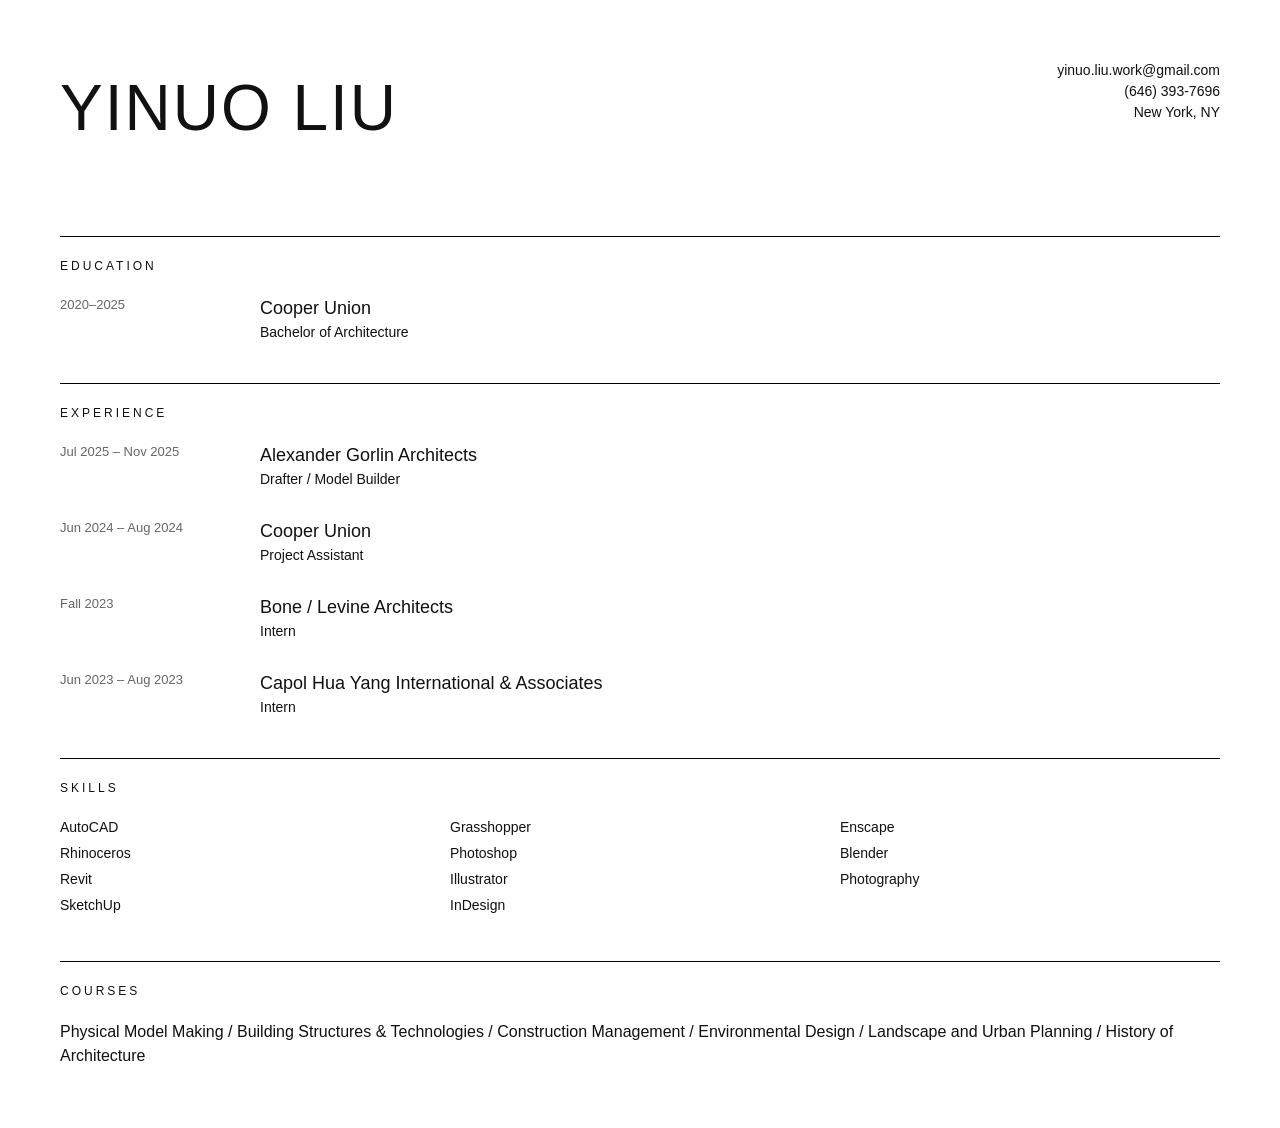
==== Portfolio/index.html @ e89264e0 "1" ====
<!DOCTYPE html>
<html lang="en">

<head>
<meta charset="UTF-8">
<meta name="viewport" content="width=device-width, initial-scale=1.0">

<title>Yinuo Liu</title>

<style>

*{
    margin:0;
    padding:0;
    box-sizing:border-box;
}

body{
    font-family: Helvetica, Arial, sans-serif;
    color:#111;
    background:white;
    padding:60px;
    line-height:1.5;
}

.container{
    max-width:1200px;
    margin:auto;
}

.header{
    display:flex;
    justify-content:space-between;
    align-items:flex-start;
    margin-bottom:80px;
}

.name{
    font-size:64px;
    font-weight:300;
    letter-spacing:2px;
}

.contact{
    text-align:right;
    font-size:14px;
}

.section{
    border-top:1px solid #000;
    padding-top:20px;
    margin-top:40px;
}

.section-title{
    font-size:12px;
    letter-spacing:3px;
    margin-bottom:20px;
}

.entry{
    display:grid;
    grid-template-columns:200px 1fr;
    margin-bottom:28px;
}

.date{
    font-size:13px;
    color:#666;
}

.content h3{
    font-size:18px;
    font-weight:500;
}

.content p{
    font-size:14px;
}

.skills{
    display:grid;
    grid-template-columns:repeat(3,1fr);
    gap:10px;
    font-size:14px;
}

ul{
    list-style:none;
}

li{
    margin-bottom:5px;
}

</style>
</head>

<body>

<div class="container">

<div class="header">

<div>
    <h1 class="name">YINUO LIU</h1>
</div>

<div class="contact">
    yinuo.liu.work@gmail.com<br>
    (646) 393-7696<br>
    New York, NY
</div>

</div>

<div class="section">

<div class="section-title">EDUCATION</div>

<div class="entry">
    <div class="date">2020–2025</div>

    <div class="content">
        <h3>Cooper Union</h3>
        <p>Bachelor of Architecture</p>
    </div>
</div>

</div>

<div class="section">

<div class="section-title">EXPERIENCE</div>

<div class="entry">
    <div class="date">
        Jul 2025 – Nov 2025
    </div>

    <div class="content">
        <h3>Alexander Gorlin Architects</h3>
        <p>Drafter / Model Builder</p>
    </div>
</div>

<div class="entry">
    <div class="date">
        Jun 2024 – Aug 2024
    </div>

    <div class="content">
        <h3>Cooper Union</h3>
        <p>Project Assistant</p>
    </div>
</div>

<div class="entry">
    <div class="date">
        Fall 2023
    </div>

    <div class="content">
        <h3>Bone / Levine Architects</h3>
        <p>Intern</p>
    </div>
</div>

<div class="entry">
    <div class="date">
        Jun 2023 – Aug 2023
    </div>

    <div class="content">
        <h3>Capol Hua Yang International & Associates</h3>
        <p>Intern</p>
    </div>
</div>

</div>

<div class="section">

<div class="section-title">SKILLS</div>

<div class="skills">

<div>
<ul>
<li>AutoCAD</li>
<li>Rhinoceros</li>
<li>Revit</li>
<li>SketchUp</li>
</ul>
</div>

<div>
<ul>
<li>Grasshopper</li>
<li>Photoshop</li>
<li>Illustrator</li>
<li>InDesign</li>
</ul>
</div>

<div>
<ul>
<li>Enscape</li>
<li>Blender</li>
<li>Photography</li>
</ul>
</div>

</div>

</div>

<div class="section">

<div class="section-title">COURSES</div>

<p>
Physical Model Making /
Building Structures & Technologies /
Construction Management /
Environmental Design /
Landscape and Urban Planning /
History of Architecture
</p>

</div>

</div>

</body>
</html>
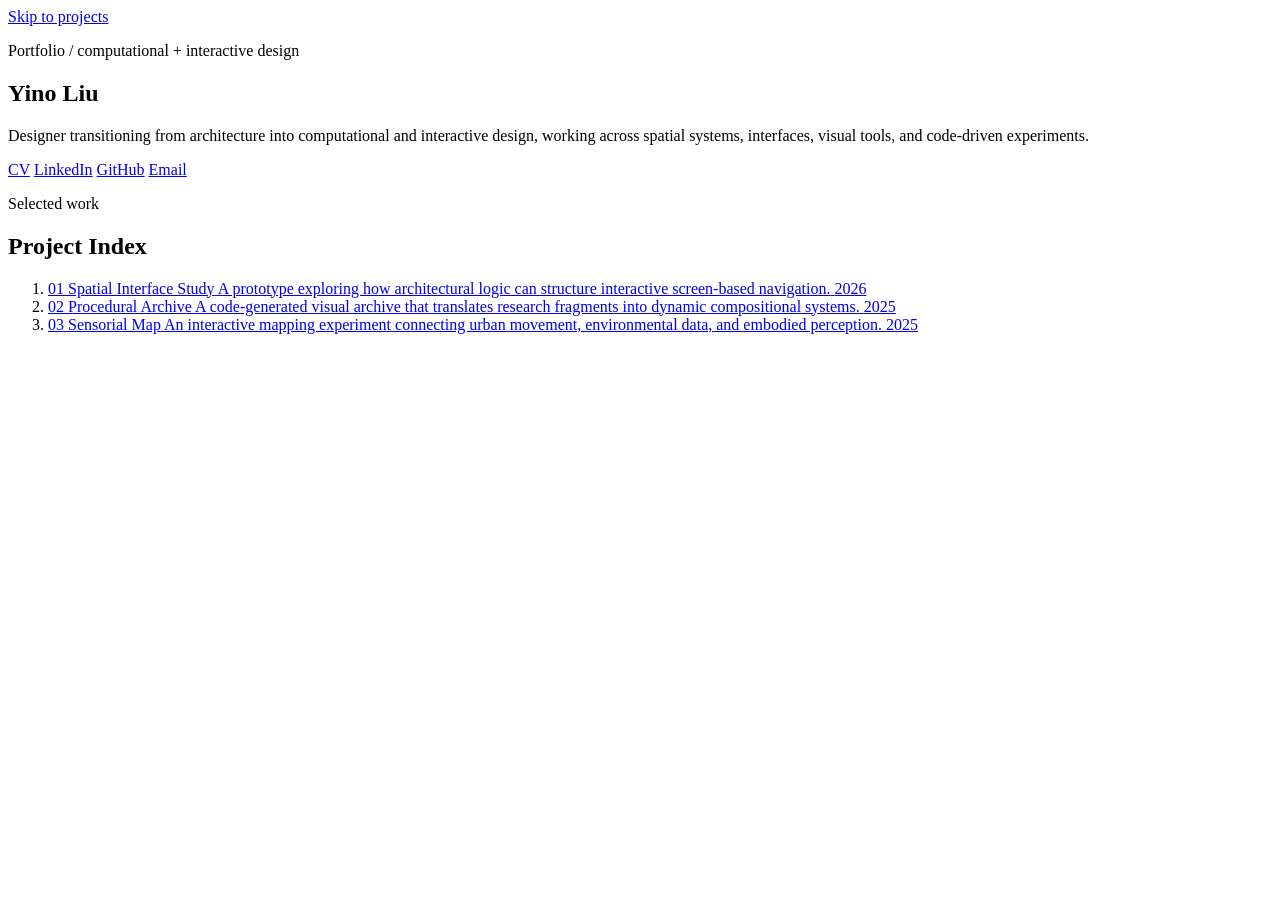
==== commit 1addae0e: "updatecss" ====
--- a/Portfolio/index.html
+++ b/Portfolio/index.html
@@ -1,236 +1,96 @@
 <!DOCTYPE html>
 <html lang="en">
+<head>
+  <meta charset="UTF-8" />
+  <meta name="viewport" content="width=device-width, initial-scale=1.0" />
+  <meta
+    name="description"
+    content="Portfolio website for Yino Liu, a designer moving from architecture into computational and interactive design."
+  />
+  <title>Yino Liu | Computational + Interactive Design</title>
+  <link rel="preconnect" href="https://fonts.googleapis.com" />
+  <link rel="preconnect" href="https://fonts.gstatic.com" crossorigin />
+  <link
+    href="https://fonts.googleapis.com/css2?family=Space+Mono:wght@400;700&display=swap"
+    rel="stylesheet"
+  />
+  <link rel="stylesheet" href="styles.css" />
+</head>
+<body>
+  <a class="skip-link" href="#project-index">Skip to projects</a>
 
-<head>
-<meta charset="UTF-8">
-<meta name="viewport" content="width=device-width, initial-scale=1.0">
+  <main>
+    <section class="intro section-reveal" aria-labelledby="intro-title">
+      <div class="intro__content">
+        <p class="eyebrow">Portfolio / computational + interactive design</p>
+        <h1 id="intro-title">Yino Liu</h1>
+        <p class="bio">
+          Designer transitioning from architecture into computational and interactive design, working across spatial systems, interfaces, visual tools, and code-driven experiments.
+        </p>
+      </div>
 
-<title>Yinuo Liu</title>
+      <nav class="social-links" aria-label="Professional links">
+        <!-- Replace the href values below with your real links. -->
+        <a href="cv.pdf" aria-label="Open Yino Liu CV">CV</a>
+        <a href="https://www.linkedin.com/" target="_blank" rel="noreferrer">LinkedIn</a>
+        <a href="https://github.com/" target="_blank" rel="noreferrer">GitHub</a>
+        <a href="mailto:hello@example.com">Email</a>
+      </nav>
+    </section>
 
-<style>
+    <section class="project-index section-reveal" id="project-index" aria-labelledby="project-index-title">
+      <div class="section-heading">
+        <p class="eyebrow">Selected work</p>
+        <h2 id="project-index-title">Project Index</h2>
+      </div>
 
-*{
-    margin:0;
-    padding:0;
-    box-sizing:border-box;
-}
+      <ol class="projects" aria-label="Selected projects">
+        <!--
+          Each project row is a clickable link.
+          To add your real project later, edit:
+          1. href="project-name.html" for the page link
+          2. The number, title, description, and year
+          3. The thumbnail image path in CSS or replace the gradient block with an <img>
+        -->
+        <li class="project-item section-reveal">
+          <a class="project-card" href="projects/spatial-interface-study.html">
+            <span class="project-card__number">01</span>
+            <span class="project-card__thumbnail thumbnail-one" aria-hidden="true"></span>
+            <span class="project-card__text">
+              <span class="project-card__title">Spatial Interface Study</span>
+              <span class="project-card__description">A prototype exploring how architectural logic can structure interactive screen-based navigation.</span>
+            </span>
+            <span class="project-card__year">2026</span>
+          </a>
+        </li>
 
-body{
-    font-family: Helvetica, Arial, sans-serif;
-    color:#111;
-    background:white;
-    padding:60px;
-    line-height:1.5;
-}
+        <li class="project-item section-reveal">
+          <a class="project-card" href="projects/procedural-archive.html">
+            <span class="project-card__number">02</span>
+            <span class="project-card__thumbnail thumbnail-two" aria-hidden="true"></span>
+            <span class="project-card__text">
+              <span class="project-card__title">Procedural Archive</span>
+              <span class="project-card__description">A code-generated visual archive that translates research fragments into dynamic compositional systems.</span>
+            </span>
+            <span class="project-card__year">2025</span>
+          </a>
+        </li>
 
-.container{
-    max-width:1200px;
-    margin:auto;
-}
+        <li class="project-item section-reveal">
+          <a class="project-card" href="projects/sensorial-map.html">
+            <span class="project-card__number">03</span>
+            <span class="project-card__thumbnail thumbnail-three" aria-hidden="true"></span>
+            <span class="project-card__text">
+              <span class="project-card__title">Sensorial Map</span>
+              <span class="project-card__description">An interactive mapping experiment connecting urban movement, environmental data, and embodied perception.</span>
+            </span>
+            <span class="project-card__year">2025</span>
+          </a>
+        </li>
+      </ol>
+    </section>
+  </main>
 
-.header{
-    display:flex;
-    justify-content:space-between;
-    align-items:flex-start;
-    margin-bottom:80px;
-}
-
-.name{
-    font-size:64px;
-    font-weight:300;
-    letter-spacing:2px;
-}
-
-.contact{
-    text-align:right;
-    font-size:14px;
-}
-
-.section{
-    border-top:1px solid #000;
-    padding-top:20px;
-    margin-top:40px;
-}
-
-.section-title{
-    font-size:12px;
-    letter-spacing:3px;
-    margin-bottom:20px;
-}
-
-.entry{
-    display:grid;
-    grid-template-columns:200px 1fr;
-    margin-bottom:28px;
-}
-
-.date{
-    font-size:13px;
-    color:#666;
-}
-
-.content h3{
-    font-size:18px;
-    font-weight:500;
-}
-
-.content p{
-    font-size:14px;
-}
-
-.skills{
-    display:grid;
-    grid-template-columns:repeat(3,1fr);
-    gap:10px;
-    font-size:14px;
-}
-
-ul{
-    list-style:none;
-}
-
-li{
-    margin-bottom:5px;
-}
-
-</style>
-</head>
-
-<body>
-
-<div class="container">
-
-<div class="header">
-
-<div>
-    <h1 class="name">YINUO LIU</h1>
-</div>
-
-<div class="contact">
-    yinuo.liu.work@gmail.com<br>
-    (646) 393-7696<br>
-    New York, NY
-</div>
-
-</div>
-
-<div class="section">
-
-<div class="section-title">EDUCATION</div>
-
-<div class="entry">
-    <div class="date">2020–2025</div>
-
-    <div class="content">
-        <h3>Cooper Union</h3>
-        <p>Bachelor of Architecture</p>
-    </div>
-</div>
-
-</div>
-
-<div class="section">
-
-<div class="section-title">EXPERIENCE</div>
-
-<div class="entry">
-    <div class="date">
-        Jul 2025 – Nov 2025
-    </div>
-
-    <div class="content">
-        <h3>Alexander Gorlin Architects</h3>
-        <p>Drafter / Model Builder</p>
-    </div>
-</div>
-
-<div class="entry">
-    <div class="date">
-        Jun 2024 – Aug 2024
-    </div>
-
-    <div class="content">
-        <h3>Cooper Union</h3>
-        <p>Project Assistant</p>
-    </div>
-</div>
-
-<div class="entry">
-    <div class="date">
-        Fall 2023
-    </div>
-
-    <div class="content">
-        <h3>Bone / Levine Architects</h3>
-        <p>Intern</p>
-    </div>
-</div>
-
-<div class="entry">
-    <div class="date">
-        Jun 2023 – Aug 2023
-    </div>
-
-    <div class="content">
-        <h3>Capol Hua Yang International & Associates</h3>
-        <p>Intern</p>
-    </div>
-</div>
-
-</div>
-
-<div class="section">
-
-<div class="section-title">SKILLS</div>
-
-<div class="skills">
-
-<div>
-<ul>
-<li>AutoCAD</li>
-<li>Rhinoceros</li>
-<li>Revit</li>
-<li>SketchUp</li>
-</ul>
-</div>
-
-<div>
-<ul>
-<li>Grasshopper</li>
-<li>Photoshop</li>
-<li>Illustrator</li>
-<li>InDesign</li>
-</ul>
-</div>
-
-<div>
-<ul>
-<li>Enscape</li>
-<li>Blender</li>
-<li>Photography</li>
-</ul>
-</div>
-
-</div>
-
-</div>
-
-<div class="section">
-
-<div class="section-title">COURSES</div>
-
-<p>
-Physical Model Making /
-Building Structures & Technologies /
-Construction Management /
-Environmental Design /
-Landscape and Urban Planning /
-History of Architecture
-</p>
-
-</div>
-
-</div>
-
+  <script src="script.js"></script>
 </body>
-</html>+</html>
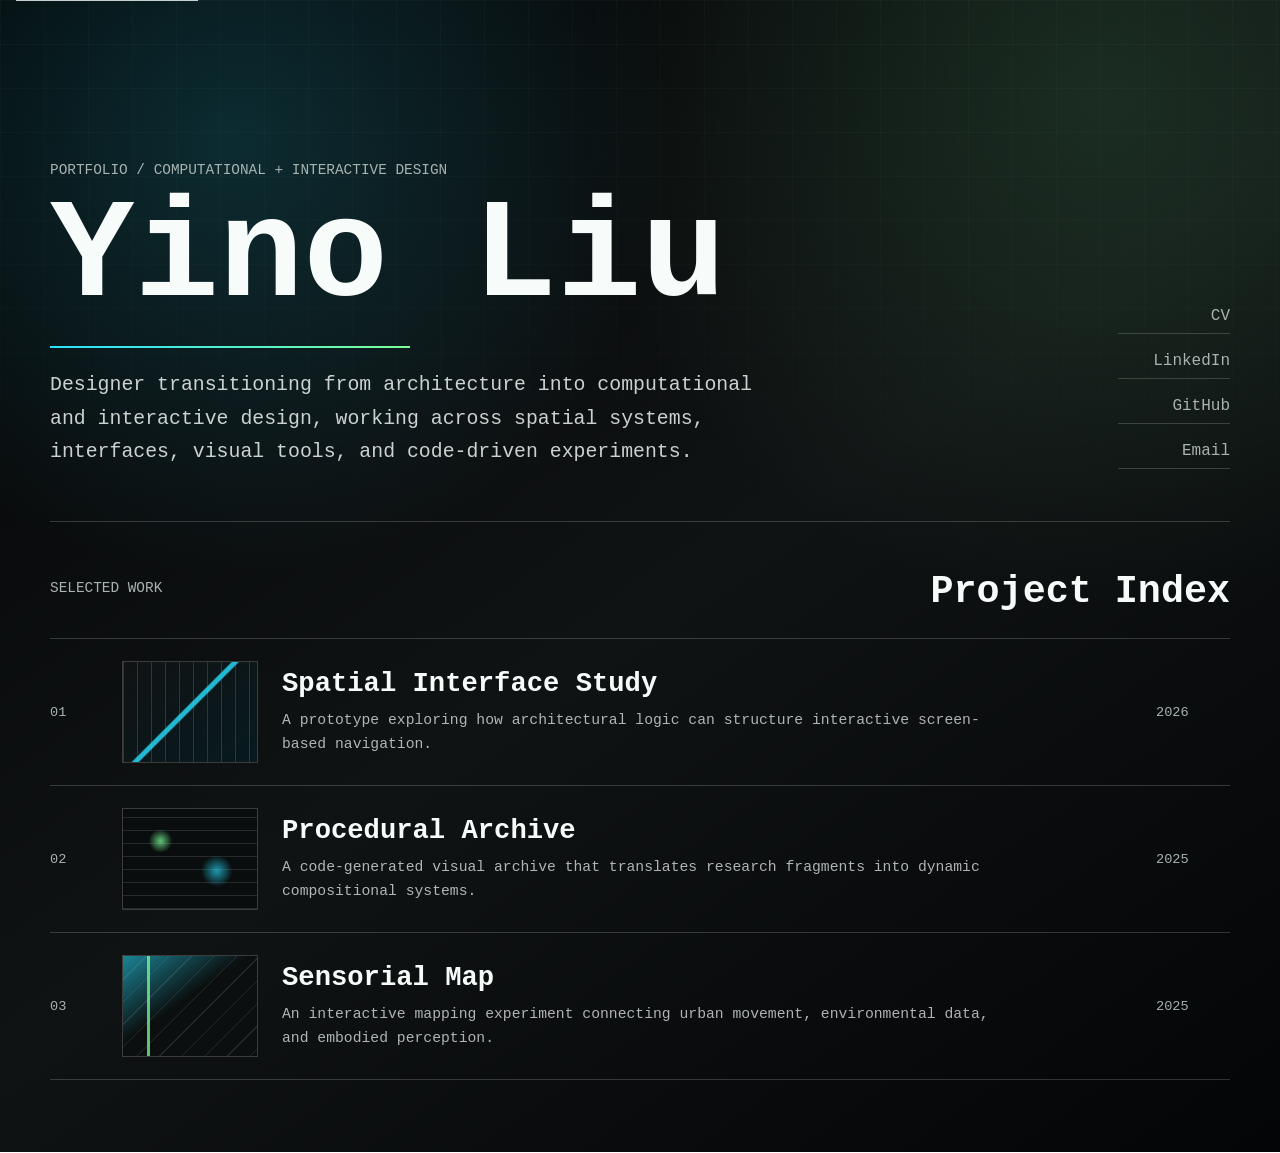
==== commit ea3c3ca5: "Update index.html" ====
--- a/Portfolio/index.html
+++ b/Portfolio/index.html
@@ -1,4 +1,4 @@
-<!DOCTYPE html>
+﻿<!DOCTYPE html>
 <html lang="en">
 <head>
   <meta charset="UTF-8" />
@@ -14,7 +14,7 @@
     href="https://fonts.googleapis.com/css2?family=Space+Mono:wght@400;700&display=swap"
     rel="stylesheet"
   />
-  <link rel="stylesheet" href="styles.css" />
+<link rel="stylesheet" href="style/style.css" />
 </head>
 <body>
   <a class="skip-link" href="#project-index">Skip to projects</a>
@@ -91,6 +91,7 @@
     </section>
   </main>
 
-  <script src="script.js"></script>
+  <script src="js/main.js"></script>
 </body>
 </html>
+
--- a/Portfolio/style/style.css
+++ b/Portfolio/style/style.css
@@ -0,0 +1,370 @@
+:root {
+  --black: #030506;
+  --white: #f7fbfa;
+  --muted: #a8b3b0;
+  --line: rgba(247, 251, 250, 0.18);
+  --line-strong: rgba(247, 251, 250, 0.34);
+  --cyan: #28e1ff;
+  --green: #7dff9b;
+  --max-width: 1180px;
+}
+
+* {
+  box-sizing: border-box;
+}
+
+html {
+  scroll-behavior: smooth;
+}
+
+body {
+  min-height: 100vh;
+  margin: 0;
+  color: var(--white);
+  font-family: "Space Mono", monospace;
+  background:
+    radial-gradient(circle at 18% 12%, rgba(40, 225, 255, 0.16), transparent 30%),
+    radial-gradient(circle at 86% 8%, rgba(125, 255, 155, 0.12), transparent 34%),
+    linear-gradient(145deg, #030506 0%, #101314 52%, #030506 100%);
+}
+
+body::before {
+  content: "";
+  position: fixed;
+  inset: 0;
+  pointer-events: none;
+  background-image: linear-gradient(rgba(247, 251, 250, 0.04) 1px, transparent 1px),
+    linear-gradient(90deg, rgba(247, 251, 250, 0.04) 1px, transparent 1px);
+  background-size: 44px 44px;
+  mask-image: linear-gradient(to bottom, rgba(0, 0, 0, 0.7), transparent 72%);
+}
+
+a {
+  color: inherit;
+}
+
+main {
+  width: min(var(--max-width), calc(100% - 32px));
+  margin: 0 auto;
+}
+
+.skip-link {
+  position: fixed;
+  top: 16px;
+  left: 16px;
+  z-index: 10;
+  padding: 10px 14px;
+  color: var(--black);
+  background: var(--white);
+  transform: translateY(-140%);
+  transition: transform 180ms ease;
+}
+
+.skip-link:focus {
+  transform: translateY(0);
+}
+
+.intro {
+  min-height: 58vh;
+  display: grid;
+  grid-template-columns: minmax(0, 1fr) auto;
+  gap: 32px;
+  align-items: end;
+  padding: 72px 0 52px;
+  border-bottom: 1px solid var(--line);
+}
+
+.eyebrow {
+  margin: 0 0 18px;
+  color: var(--muted);
+  font-size: clamp(0.72rem, 1.4vw, 0.9rem);
+  text-transform: uppercase;
+}
+
+h1,
+h2,
+p {
+  margin-top: 0;
+}
+
+h1 {
+  max-width: 760px;
+  margin-bottom: 20px;
+  font-size: clamp(3.25rem, 11vw, 9.2rem);
+  line-height: 0.88;
+  font-weight: 700;
+}
+
+h1::after {
+  content: "";
+  display: block;
+  width: min(360px, 58vw);
+  height: 2px;
+  margin-top: 26px;
+  background: linear-gradient(90deg, var(--cyan), var(--green));
+}
+
+.bio {
+  max-width: 740px;
+  margin-bottom: 0;
+  color: rgba(247, 251, 250, 0.82);
+  font-size: clamp(1rem, 2vw, 1.24rem);
+  line-height: 1.7;
+}
+
+.social-links {
+  display: flex;
+  flex-direction: column;
+  align-items: flex-end;
+  gap: 10px;
+}
+
+.social-links a {
+  min-width: 112px;
+  padding: 8px 0;
+  color: var(--muted);
+  text-align: right;
+  text-decoration: none;
+  border-bottom: 1px solid var(--line);
+  transition: color 180ms ease, border-color 180ms ease, transform 180ms ease;
+}
+
+.social-links a:hover,
+.social-links a:focus-visible {
+  color: var(--white);
+  border-color: var(--green);
+  transform: translateX(-6px);
+  outline: none;
+}
+
+.project-index {
+  padding: 48px 0 72px;
+}
+
+.section-heading {
+  display: flex;
+  justify-content: space-between;
+  gap: 20px;
+  align-items: end;
+  margin-bottom: 24px;
+}
+
+h2 {
+  margin-bottom: 0;
+  font-size: clamp(1.35rem, 3vw, 2.4rem);
+}
+
+.projects {
+  display: grid;
+  gap: 0;
+  margin: 0;
+  padding: 0;
+  list-style: none;
+  counter-reset: projects;
+  border-top: 1px solid var(--line);
+}
+
+.project-card {
+  display: grid;
+  grid-template-columns: 48px 136px minmax(0, 1fr) 74px;
+  gap: 24px;
+  align-items: center;
+  min-height: 142px;
+  padding: 22px 0;
+  text-decoration: none;
+  border-bottom: 1px solid var(--line);
+  transition: border-color 180ms ease, background 180ms ease, transform 180ms ease;
+}
+
+.project-card:hover,
+.project-card:focus-visible {
+  background: linear-gradient(90deg, rgba(40, 225, 255, 0.08), rgba(125, 255, 155, 0.03));
+  border-color: var(--line-strong);
+  outline: none;
+  transform: translateX(8px);
+}
+
+.project-card:focus-visible {
+  box-shadow: 0 0 0 2px var(--cyan);
+}
+
+.project-card__number,
+.project-card__year {
+  color: var(--muted);
+  font-size: 0.85rem;
+}
+
+.project-card__thumbnail {
+  width: 136px;
+  aspect-ratio: 4 / 3;
+  display: block;
+  border: 1px solid var(--line);
+  background-color: #111;
+  overflow: hidden;
+  position: relative;
+}
+
+.project-card__thumbnail::before,
+.project-card__thumbnail::after {
+  content: "";
+  position: absolute;
+  inset: 0;
+}
+
+.thumbnail-one::before {
+  background:
+    linear-gradient(135deg, transparent 0 46%, rgba(40, 225, 255, 0.8) 47% 49%, transparent 50%),
+    repeating-linear-gradient(90deg, rgba(247, 251, 250, 0.14) 0 1px, transparent 1px 14px),
+    linear-gradient(145deg, #101314, #071a1f);
+}
+
+.thumbnail-two::before {
+  background:
+    radial-gradient(circle at 28% 32%, rgba(125, 255, 155, 0.75), transparent 10%),
+    radial-gradient(circle at 70% 62%, rgba(40, 225, 255, 0.65), transparent 14%),
+    repeating-linear-gradient(0deg, rgba(247, 251, 250, 0.12) 0 1px, transparent 1px 13px),
+    #090d0e;
+}
+
+.thumbnail-three::before {
+  background:
+    linear-gradient(90deg, transparent 18%, rgba(125, 255, 155, 0.74) 18% 20%, transparent 20%),
+    linear-gradient(145deg, rgba(40, 225, 255, 0.56), transparent 45%),
+    repeating-linear-gradient(135deg, rgba(247, 251, 250, 0.11) 0 1px, transparent 1px 16px),
+    #0b0f0f;
+}
+
+.project-card__title {
+  display: block;
+  margin-bottom: 10px;
+  font-size: clamp(1.1rem, 2.4vw, 1.7rem);
+  font-weight: 700;
+}
+
+.project-card__description {
+  display: block;
+  max-width: 720px;
+  color: rgba(247, 251, 250, 0.7);
+  font-size: 0.92rem;
+  line-height: 1.6;
+}
+
+.section-reveal {
+  opacity: 0;
+  transform: translateY(18px);
+  transition: opacity 700ms ease, transform 700ms ease;
+}
+
+.section-reveal.is-visible {
+  opacity: 1;
+  transform: translateY(0);
+}
+
+.project-page {
+  min-height: 100vh;
+  padding: 72px 0;
+}
+
+.project-page h1 {
+  max-width: 920px;
+}
+
+.back-link {
+  display: inline-block;
+  margin-bottom: 72px;
+  color: var(--muted);
+  text-decoration: none;
+  border-bottom: 1px solid var(--line);
+  transition: color 180ms ease, border-color 180ms ease;
+}
+
+.back-link:hover,
+.back-link:focus-visible {
+  color: var(--white);
+  border-color: var(--green);
+  outline: none;
+}
+
+@media (prefers-reduced-motion: reduce) {
+  html {
+    scroll-behavior: auto;
+  }
+
+  *,
+  *::before,
+  *::after {
+    transition-duration: 0.01ms !important;
+    animation-duration: 0.01ms !important;
+    animation-iteration-count: 1 !important;
+  }
+
+  .section-reveal {
+    opacity: 1;
+    transform: none;
+  }
+}
+
+@media (max-width: 760px) {
+  main {
+    width: min(100% - 24px, var(--max-width));
+  }
+
+  .intro {
+    min-height: auto;
+    grid-template-columns: 1fr;
+    align-items: start;
+    padding: 48px 0 36px;
+  }
+
+  .social-links {
+    align-items: stretch;
+    flex-direction: row;
+    flex-wrap: wrap;
+  }
+
+  .social-links a {
+    min-width: auto;
+    text-align: left;
+    margin-right: 18px;
+  }
+
+  .section-heading {
+    display: block;
+  }
+
+  .project-card {
+    grid-template-columns: 42px minmax(0, 1fr) 56px;
+    grid-template-areas:
+      "number thumb year"
+      ". text text";
+    gap: 14px;
+    min-height: 0;
+    padding: 20px 0;
+  }
+
+  .project-card__number {
+    grid-area: number;
+  }
+
+  .project-card__thumbnail {
+    grid-area: thumb;
+    width: 100%;
+    max-width: 260px;
+    margin-bottom: 8px;
+  }
+
+  .project-card__text {
+    grid-area: text;
+  }
+
+  .project-card__year {
+    grid-area: year;
+    align-self: start;
+    text-align: right;
+  }
+
+  .project-card:hover,
+  .project-card:focus-visible {
+    transform: none;
+  }
+}
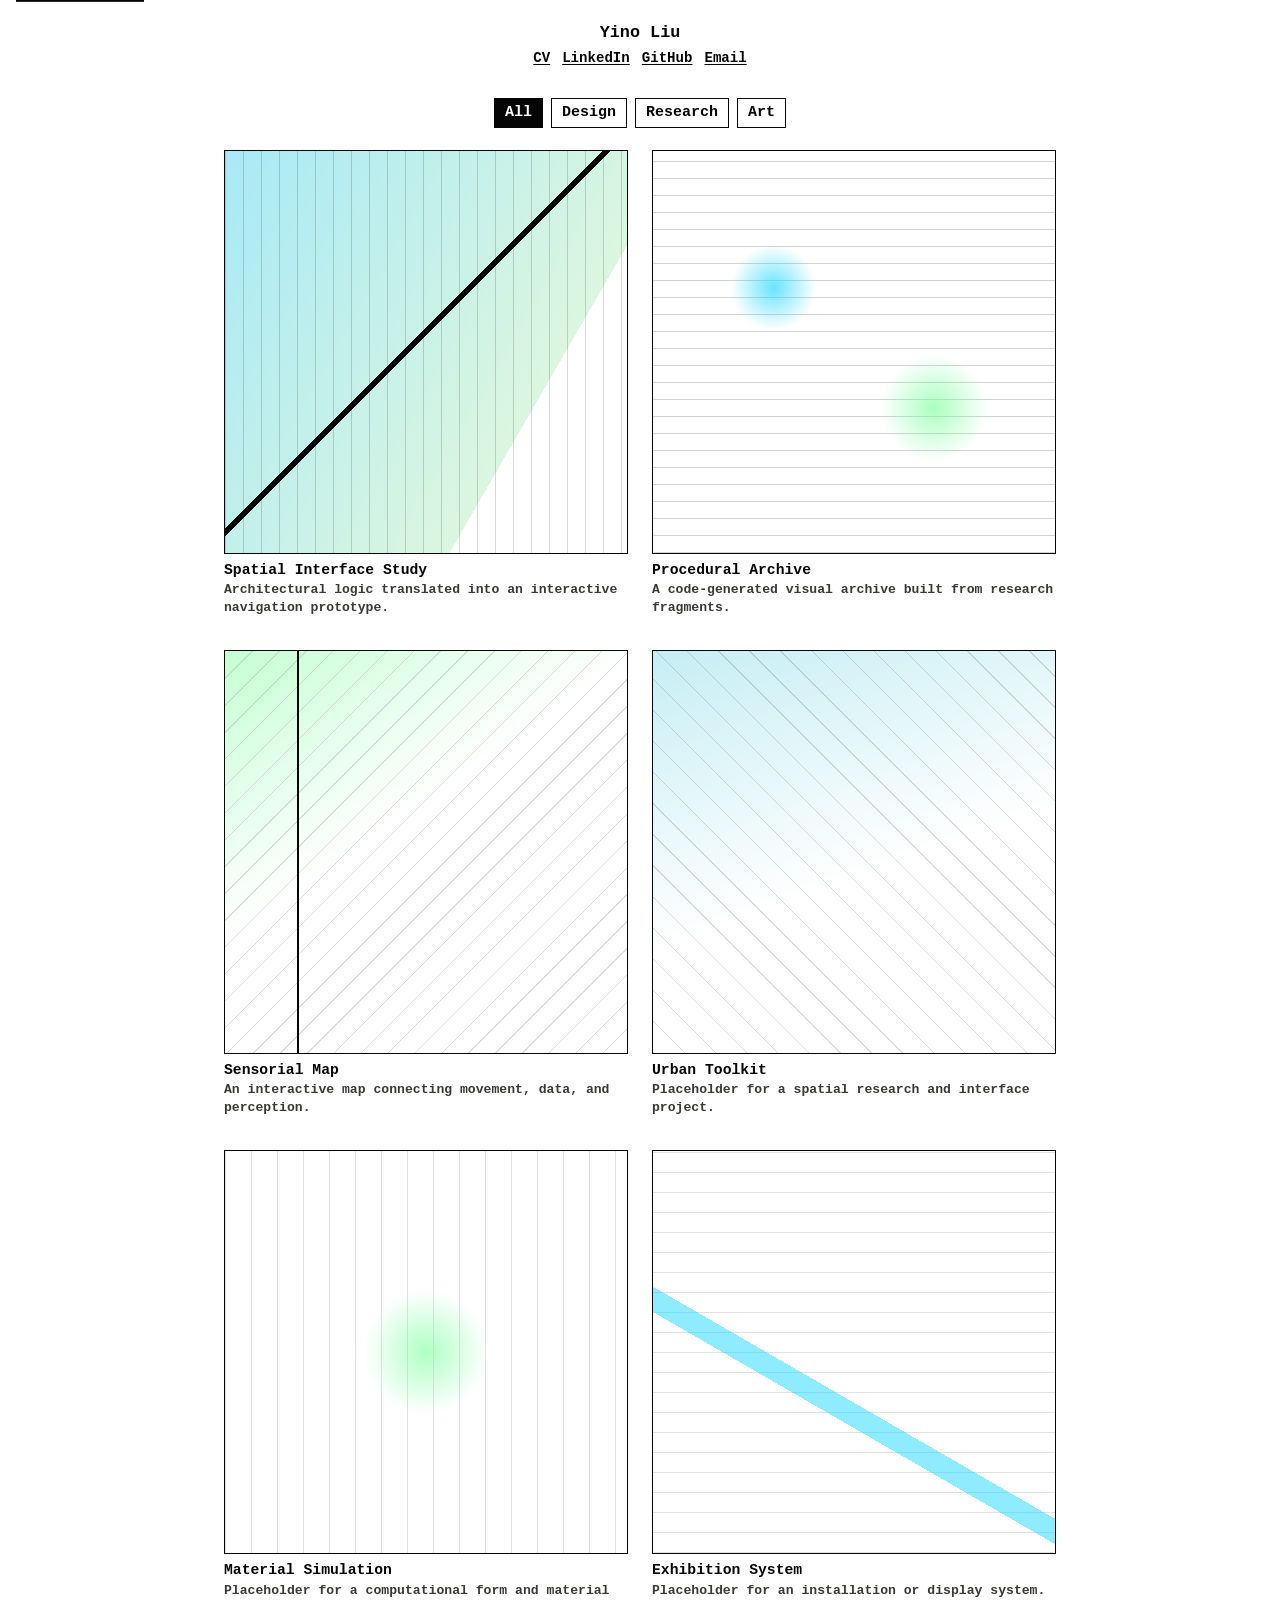
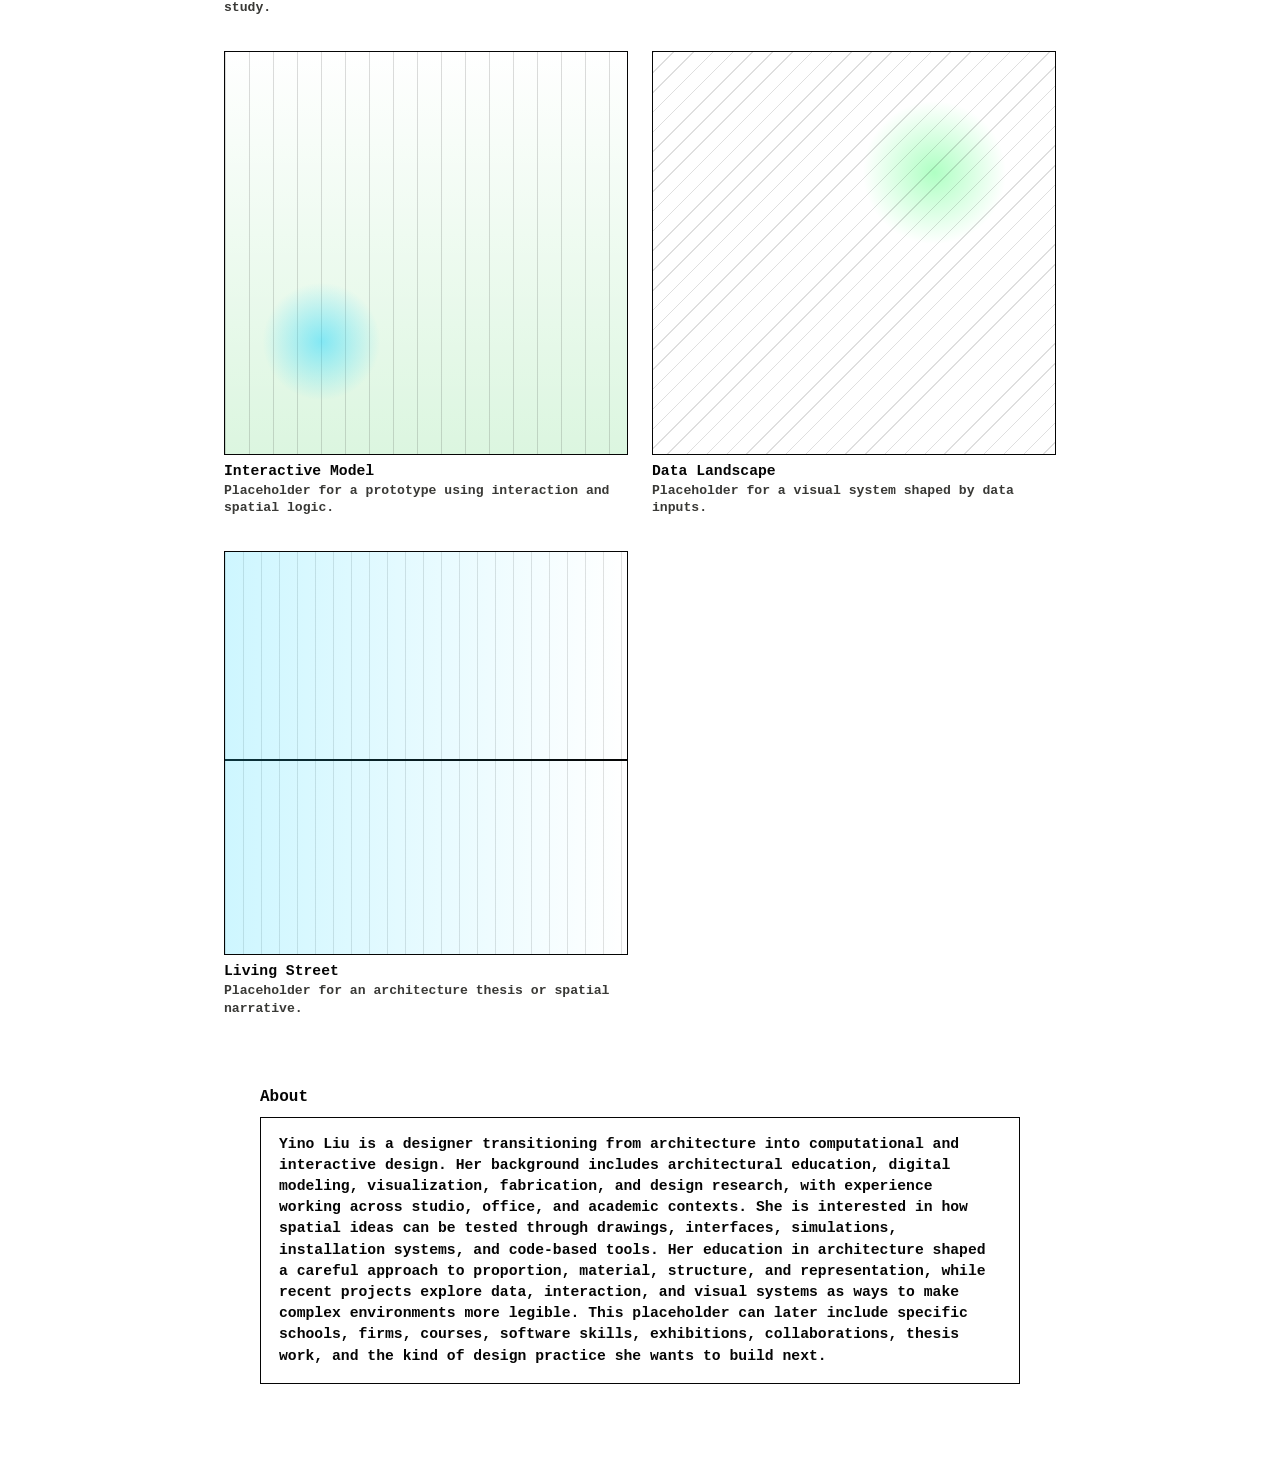
==== commit e576e62f: "website" ====
--- a/Portfolio/index.html
+++ b/Portfolio/index.html
@@ -8,90 +8,122 @@
     content="Portfolio website for Yino Liu, a designer moving from architecture into computational and interactive design."
   />
   <title>Yino Liu | Computational + Interactive Design</title>
-  <link rel="preconnect" href="https://fonts.googleapis.com" />
-  <link rel="preconnect" href="https://fonts.gstatic.com" crossorigin />
-  <link
-    href="https://fonts.googleapis.com/css2?family=Space+Mono:wght@400;700&display=swap"
-    rel="stylesheet"
-  />
-<link rel="stylesheet" href="style/style.css" />
+  <link rel="stylesheet" href="style/style.css" />
 </head>
 <body>
-  <a class="skip-link" href="#project-index">Skip to projects</a>
+  <a class="skip-link" href="#work">Skip to work</a>
 
   <main>
     <section class="intro section-reveal" aria-labelledby="intro-title">
-      <div class="intro__content">
-        <p class="eyebrow">Portfolio / computational + interactive design</p>
+      <div class="intro-panel" data-fade-on-scroll>
+        <!-- EDIT NAME HERE -->
         <h1 id="intro-title">Yino Liu</h1>
-        <p class="bio">
-          Designer transitioning from architecture into computational and interactive design, working across spatial systems, interfaces, visual tools, and code-driven experiments.
+
+        <nav class="social-links" aria-label="Professional links">
+          <!-- EDIT LINKS HERE: replace href values with your real CV, LinkedIn, GitHub, and email. -->
+          <a href="cv.pdf" aria-label="Open Yino Liu CV">CV</a>
+          <a href="https://www.linkedin.com/" target="_blank" rel="noreferrer">LinkedIn</a>
+          <a href="https://github.com/" target="_blank" rel="noreferrer">GitHub</a>
+          <a href="mailto:yinuo.liu.work@gmail.com">Email</a>
+        </nav>
+      </div>
+    </section>
+
+    <section class="work section-reveal" id="work" aria-label="Selected work">
+      <div class="filter-bar" aria-label="Filter projects by category">
+        <button class="filter-button is-active" type="button" data-filter="all">All</button>
+        <button class="filter-button" type="button" data-filter="design">Design</button>
+        <button class="filter-button" type="button" data-filter="research">Research</button>
+        <button class="filter-button" type="button" data-filter="art">Art</button>
+      </div>
+
+      <div class="work-grid">
+        <!-- EDIT PROJECTS HERE: change the href, data-category, title, and subtitle for each project. -->
+        <article class="work-item section-reveal" data-category="design">
+          <a class="thumbnail-link" href="projects/spatial-interface-study.html" aria-label="Open Spatial Interface Study project">
+            <span class="thumbnail thumbnail-one" aria-hidden="true"></span>
+          </a>
+          <h2>Spatial Interface Study</h2>
+          <p class="subtitle">Architectural logic translated into an interactive navigation prototype.</p>
+        </article>
+
+        <article class="work-item section-reveal" data-category="research">
+          <a class="thumbnail-link" href="projects/procedural-archive.html" aria-label="Open Procedural Archive project">
+            <span class="thumbnail thumbnail-two" aria-hidden="true"></span>
+          </a>
+          <h2>Procedural Archive</h2>
+          <p class="subtitle">A code-generated visual archive built from research fragments.</p>
+        </article>
+
+        <article class="work-item section-reveal" data-category="art">
+          <a class="thumbnail-link" href="projects/sensorial-map.html" aria-label="Open Sensorial Map project">
+            <span class="thumbnail thumbnail-three" aria-hidden="true"></span>
+          </a>
+          <h2>Sensorial Map</h2>
+          <p class="subtitle">An interactive map connecting movement, data, and perception.</p>
+        </article>
+
+        <article class="work-item section-reveal" data-category="research">
+          <a class="thumbnail-link" href="projects/urban-toolkit.html" aria-label="Open Urban Toolkit project">
+            <span class="thumbnail thumbnail-four" aria-hidden="true"></span>
+          </a>
+          <h2>Urban Toolkit</h2>
+          <p class="subtitle">Placeholder for a spatial research and interface project.</p>
+        </article>
+
+        <article class="work-item section-reveal" data-category="design">
+          <a class="thumbnail-link" href="projects/material-simulation.html" aria-label="Open Material Simulation project">
+            <span class="thumbnail thumbnail-five" aria-hidden="true"></span>
+          </a>
+          <h2>Material Simulation</h2>
+          <p class="subtitle">Placeholder for a computational form and material study.</p>
+        </article>
+
+        <article class="work-item section-reveal" data-category="art">
+          <a class="thumbnail-link" href="projects/exhibition-system.html" aria-label="Open Exhibition System project">
+            <span class="thumbnail thumbnail-six" aria-hidden="true"></span>
+          </a>
+          <h2>Exhibition System</h2>
+          <p class="subtitle">Placeholder for an installation or display system.</p>
+        </article>
+
+        <article class="work-item section-reveal" data-category="design">
+          <a class="thumbnail-link" href="projects/interactive-model.html" aria-label="Open Interactive Model project">
+            <span class="thumbnail thumbnail-seven" aria-hidden="true"></span>
+          </a>
+          <h2>Interactive Model</h2>
+          <p class="subtitle">Placeholder for a prototype using interaction and spatial logic.</p>
+        </article>
+
+        <article class="work-item section-reveal" data-category="research">
+          <a class="thumbnail-link" href="projects/data-landscape.html" aria-label="Open Data Landscape project">
+            <span class="thumbnail thumbnail-eight" aria-hidden="true"></span>
+          </a>
+          <h2>Data Landscape</h2>
+          <p class="subtitle">Placeholder for a visual system shaped by data inputs.</p>
+        </article>
+
+        <article class="work-item section-reveal" data-category="design">
+          <a class="thumbnail-link" href="projects/living-street.html" aria-label="Open Living Street project">
+            <span class="thumbnail thumbnail-nine" aria-hidden="true"></span>
+          </a>
+          <h2>Living Street</h2>
+          <p class="subtitle">Placeholder for an architecture thesis or spatial narrative.</p>
+        </article>
+      </div>
+    </section>
+
+    <section class="about section-reveal" id="about" aria-labelledby="about-title">
+      <h2 id="about-title">About</h2>
+      <div class="about-box">
+        <!-- EDIT ABOUT TEXT HERE: replace this placeholder with your real biography. -->
+        <p>
+          Yino Liu is a designer transitioning from architecture into computational and interactive design. Her background includes architectural education, digital modeling, visualization, fabrication, and design research, with experience working across studio, office, and academic contexts. She is interested in how spatial ideas can be tested through drawings, interfaces, simulations, installation systems, and code-based tools. Her education in architecture shaped a careful approach to proportion, material, structure, and representation, while recent projects explore data, interaction, and visual systems as ways to make complex environments more legible. This placeholder can later include specific schools, firms, courses, software skills, exhibitions, collaborations, thesis work, and the kind of design practice she wants to build next.
         </p>
       </div>
-
-      <nav class="social-links" aria-label="Professional links">
-        <!-- Replace the href values below with your real links. -->
-        <a href="cv.pdf" aria-label="Open Yino Liu CV">CV</a>
-        <a href="https://www.linkedin.com/" target="_blank" rel="noreferrer">LinkedIn</a>
-        <a href="https://github.com/" target="_blank" rel="noreferrer">GitHub</a>
-        <a href="mailto:hello@example.com">Email</a>
-      </nav>
-    </section>
-
-    <section class="project-index section-reveal" id="project-index" aria-labelledby="project-index-title">
-      <div class="section-heading">
-        <p class="eyebrow">Selected work</p>
-        <h2 id="project-index-title">Project Index</h2>
-      </div>
-
-      <ol class="projects" aria-label="Selected projects">
-        <!--
-          Each project row is a clickable link.
-          To add your real project later, edit:
-          1. href="project-name.html" for the page link
-          2. The number, title, description, and year
-          3. The thumbnail image path in CSS or replace the gradient block with an <img>
-        -->
-        <li class="project-item section-reveal">
-          <a class="project-card" href="projects/spatial-interface-study.html">
-            <span class="project-card__number">01</span>
-            <span class="project-card__thumbnail thumbnail-one" aria-hidden="true"></span>
-            <span class="project-card__text">
-              <span class="project-card__title">Spatial Interface Study</span>
-              <span class="project-card__description">A prototype exploring how architectural logic can structure interactive screen-based navigation.</span>
-            </span>
-            <span class="project-card__year">2026</span>
-          </a>
-        </li>
-
-        <li class="project-item section-reveal">
-          <a class="project-card" href="projects/procedural-archive.html">
-            <span class="project-card__number">02</span>
-            <span class="project-card__thumbnail thumbnail-two" aria-hidden="true"></span>
-            <span class="project-card__text">
-              <span class="project-card__title">Procedural Archive</span>
-              <span class="project-card__description">A code-generated visual archive that translates research fragments into dynamic compositional systems.</span>
-            </span>
-            <span class="project-card__year">2025</span>
-          </a>
-        </li>
-
-        <li class="project-item section-reveal">
-          <a class="project-card" href="projects/sensorial-map.html">
-            <span class="project-card__number">03</span>
-            <span class="project-card__thumbnail thumbnail-three" aria-hidden="true"></span>
-            <span class="project-card__text">
-              <span class="project-card__title">Sensorial Map</span>
-              <span class="project-card__description">An interactive mapping experiment connecting urban movement, environmental data, and embodied perception.</span>
-            </span>
-            <span class="project-card__year">2025</span>
-          </a>
-        </li>
-      </ol>
     </section>
   </main>
 
   <script src="js/main.js"></script>
 </body>
 </html>
-
--- a/Portfolio/style/style.css
+++ b/Portfolio/style/style.css
@@ -1,12 +1,13 @@
-:root {
-  --black: #030506;
-  --white: #f7fbfa;
-  --muted: #a8b3b0;
-  --line: rgba(247, 251, 250, 0.18);
-  --line-strong: rgba(247, 251, 250, 0.34);
-  --cyan: #28e1ff;
-  --green: #7dff9b;
-  --max-width: 1180px;
+﻿:root {
+  --black: #050505;
+  --white: #ffffff;
+  --soft: #f4f4f1;
+  --muted: #393936;
+  --line: #050505;
+  --cyan: #20d7ff;
+  --green: #6dff92;
+  --max-width: 1040px;
+  --mono: "Courier New", Courier, monospace;
 }
 
 * {
@@ -20,31 +21,22 @@
 body {
   min-height: 100vh;
   margin: 0;
-  color: var(--white);
-  font-family: "Space Mono", monospace;
-  background:
-    radial-gradient(circle at 18% 12%, rgba(40, 225, 255, 0.16), transparent 30%),
-    radial-gradient(circle at 86% 8%, rgba(125, 255, 155, 0.12), transparent 34%),
-    linear-gradient(145deg, #030506 0%, #101314 52%, #030506 100%);
-}
-
-body::before {
-  content: "";
-  position: fixed;
-  inset: 0;
-  pointer-events: none;
-  background-image: linear-gradient(rgba(247, 251, 250, 0.04) 1px, transparent 1px),
-    linear-gradient(90deg, rgba(247, 251, 250, 0.04) 1px, transparent 1px);
-  background-size: 44px 44px;
-  mask-image: linear-gradient(to bottom, rgba(0, 0, 0, 0.7), transparent 72%);
-}
-
+  color: var(--black);
+  font-family: var(--mono);
+  font-size: 15px;
+  font-weight: 600;
+  line-height: 1.36;
+  background: var(--white);
+}
+
+button,
 a {
   color: inherit;
+  font: inherit;
 }
 
 main {
-  width: min(var(--max-width), calc(100% - 32px));
+  width: min(var(--max-width), calc(100% - 48px));
   margin: 0 auto;
 }
 
@@ -53,9 +45,9 @@
   top: 16px;
   left: 16px;
   z-index: 10;
-  padding: 10px 14px;
-  color: var(--black);
-  background: var(--white);
+  padding: 7px 10px;
+  color: var(--white);
+  background: var(--black);
   transform: translateY(-140%);
   transition: transform 180ms ease;
 }
@@ -65,20 +57,17 @@
 }
 
 .intro {
-  min-height: 58vh;
+  min-height: 0;
   display: grid;
-  grid-template-columns: minmax(0, 1fr) auto;
-  gap: 32px;
-  align-items: end;
-  padding: 72px 0 52px;
-  border-bottom: 1px solid var(--line);
-}
-
-.eyebrow {
-  margin: 0 0 18px;
-  color: var(--muted);
-  font-size: clamp(0.72rem, 1.4vw, 0.9rem);
-  text-transform: uppercase;
+  place-items: start center;
+  padding: 24px 0 14px;
+  text-align: center;
+}
+
+.intro-panel {
+  width: min(720px, 100%);
+  transition: opacity 180ms linear, transform 180ms linear;
+  will-change: opacity, transform;
 }
 
 h1,
@@ -88,171 +77,201 @@
 }
 
 h1 {
-  max-width: 760px;
-  margin-bottom: 20px;
-  font-size: clamp(3.25rem, 11vw, 9.2rem);
-  line-height: 0.88;
-  font-weight: 700;
-}
-
-h1::after {
-  content: "";
-  display: block;
-  width: min(360px, 58vw);
-  height: 2px;
-  margin-top: 26px;
-  background: linear-gradient(90deg, var(--cyan), var(--green));
-}
-
-.bio {
-  max-width: 740px;
-  margin-bottom: 0;
-  color: rgba(247, 251, 250, 0.82);
-  font-size: clamp(1rem, 2vw, 1.24rem);
-  line-height: 1.7;
+  margin-bottom: 7px;
+  font-size: 1.05rem;
+  font-weight: 600;
+  line-height: 1.1;
 }
 
 .social-links {
   display: flex;
-  flex-direction: column;
-  align-items: flex-end;
-  gap: 10px;
+  justify-content: center;
+  gap: 12px;
+  flex-wrap: wrap;
+  margin-bottom: 0;
 }
 
 .social-links a {
-  min-width: 112px;
-  padding: 8px 0;
-  color: var(--muted);
-  text-align: right;
-  text-decoration: none;
-  border-bottom: 1px solid var(--line);
-  transition: color 180ms ease, border-color 180ms ease, transform 180ms ease;
+  padding-bottom: 1px;
+  font-size: 0.88rem;
+  text-decoration: underline;
+  text-underline-offset: 2px;
+  border-bottom: 0;
+  transition: color 180ms ease;
 }
 
 .social-links a:hover,
 .social-links a:focus-visible {
+  color: #008864;
+  outline: none;
+}
+
+.work {
+  padding: 14px 0 62px;
+}
+
+.filter-bar {
+  display: flex;
+  justify-content: center;
+  gap: 8px;
+  flex-wrap: wrap;
+  margin-bottom: 22px;
+  padding-top: 0;
+  border-top: 0;
+}
+
+.filter-button {
+  appearance: none;
+  padding: 4px 10px;
+  color: var(--black);
+  background: var(--white);
+  border: 1px solid var(--black);
+  cursor: pointer;
+  transition: color 180ms ease, background 180ms ease, transform 180ms ease;
+}
+
+.filter-button:hover,
+.filter-button:focus-visible,
+.filter-button.is-active {
   color: var(--white);
-  border-color: var(--green);
-  transform: translateX(-6px);
+  background: var(--black);
   outline: none;
 }
 
-.project-index {
-  padding: 48px 0 72px;
-}
-
-.section-heading {
-  display: flex;
-  justify-content: space-between;
-  gap: 20px;
-  align-items: end;
-  margin-bottom: 24px;
-}
-
-h2 {
-  margin-bottom: 0;
-  font-size: clamp(1.35rem, 3vw, 2.4rem);
-}
-
-.projects {
+.filter-button:active {
+  transform: translateY(1px);
+}
+
+.work-grid {
   display: grid;
-  gap: 0;
-  margin: 0;
-  padding: 0;
-  list-style: none;
-  counter-reset: projects;
-  border-top: 1px solid var(--line);
-}
-
-.project-card {
-  display: grid;
-  grid-template-columns: 48px 136px minmax(0, 1fr) 74px;
-  gap: 24px;
-  align-items: center;
-  min-height: 142px;
-  padding: 22px 0;
+  grid-template-columns: repeat(2, minmax(0, 1fr));
+  gap: 34px 24px;
+  width: 80%;
+  margin: 0 auto;
+}
+
+.work-item {
+  min-width: 0;
+}
+
+.work-item.is-hidden {
+  display: none;
+}
+
+.thumbnail-link {
+  display: block;
   text-decoration: none;
-  border-bottom: 1px solid var(--line);
-  transition: border-color 180ms ease, background 180ms ease, transform 180ms ease;
-}
-
-.project-card:hover,
-.project-card:focus-visible {
-  background: linear-gradient(90deg, rgba(40, 225, 255, 0.08), rgba(125, 255, 155, 0.03));
-  border-color: var(--line-strong);
-  outline: none;
-  transform: translateX(8px);
-}
-
-.project-card:focus-visible {
-  box-shadow: 0 0 0 2px var(--cyan);
-}
-
-.project-card__number,
-.project-card__year {
-  color: var(--muted);
-  font-size: 0.85rem;
-}
-
-.project-card__thumbnail {
-  width: 136px;
-  aspect-ratio: 4 / 3;
+}
+
+.thumbnail-link:focus-visible {
+  outline: 2px solid var(--black);
+  outline-offset: 4px;
+}
+
+.thumbnail {
+  position: relative;
   display: block;
-  border: 1px solid var(--line);
-  background-color: #111;
+  aspect-ratio: 1 / 1;
   overflow: hidden;
-  position: relative;
-}
-
-.project-card__thumbnail::before,
-.project-card__thumbnail::after {
+  border: 1px solid var(--black);
+  background: var(--soft);
+  transition: transform 220ms ease, filter 220ms ease;
+}
+
+.thumbnail::before,
+.thumbnail::after {
   content: "";
   position: absolute;
   inset: 0;
 }
 
+.thumbnail-link:hover .thumbnail,
+.thumbnail-link:focus-visible .thumbnail {
+  filter: contrast(1.12);
+  transform: translateY(-4px);
+}
+
 .thumbnail-one::before {
-  background:
-    linear-gradient(135deg, transparent 0 46%, rgba(40, 225, 255, 0.8) 47% 49%, transparent 50%),
-    repeating-linear-gradient(90deg, rgba(247, 251, 250, 0.14) 0 1px, transparent 1px 14px),
-    linear-gradient(145deg, #101314, #071a1f);
+  background: linear-gradient(135deg, transparent 0 47%, var(--black) 47% 48%, transparent 48%), repeating-linear-gradient(90deg, rgba(5, 5, 5, 0.16) 0 1px, transparent 1px 18px), linear-gradient(120deg, rgba(32, 215, 255, 0.36), rgba(109, 255, 146, 0.18) 72%, #fff 72%);
 }
 
 .thumbnail-two::before {
-  background:
-    radial-gradient(circle at 28% 32%, rgba(125, 255, 155, 0.75), transparent 10%),
-    radial-gradient(circle at 70% 62%, rgba(40, 225, 255, 0.65), transparent 14%),
-    repeating-linear-gradient(0deg, rgba(247, 251, 250, 0.12) 0 1px, transparent 1px 13px),
-    #090d0e;
+  background: radial-gradient(circle at 30% 34%, rgba(32, 215, 255, 0.68), transparent 11%), radial-gradient(circle at 70% 64%, rgba(109, 255, 146, 0.58), transparent 14%), repeating-linear-gradient(0deg, rgba(5, 5, 5, 0.18) 0 1px, transparent 1px 17px), #fff;
 }
 
 .thumbnail-three::before {
-  background:
-    linear-gradient(90deg, transparent 18%, rgba(125, 255, 155, 0.74) 18% 20%, transparent 20%),
-    linear-gradient(145deg, rgba(40, 225, 255, 0.56), transparent 45%),
-    repeating-linear-gradient(135deg, rgba(247, 251, 250, 0.11) 0 1px, transparent 1px 16px),
-    #0b0f0f;
-}
-
-.project-card__title {
-  display: block;
+  background: linear-gradient(90deg, transparent 18%, var(--black) 18% 18.4%, transparent 18.4%), linear-gradient(145deg, rgba(109, 255, 146, 0.4), transparent 43%), repeating-linear-gradient(135deg, rgba(5, 5, 5, 0.14) 0 1px, transparent 1px 19px), #fff;
+}
+
+.thumbnail-four::before {
+  background: repeating-linear-gradient(45deg, rgba(5, 5, 5, 0.14) 0 1px, transparent 1px 22px), linear-gradient(160deg, rgba(32, 215, 255, 0.22), #fff 55%);
+}
+
+.thumbnail-five::before {
+  background: radial-gradient(circle at 50% 50%, rgba(109, 255, 146, 0.55), transparent 22%), repeating-linear-gradient(90deg, rgba(5, 5, 5, 0.12) 0 1px, transparent 1px 26px), #fff;
+}
+
+.thumbnail-six::before {
+  background: linear-gradient(30deg, transparent 38%, rgba(32, 215, 255, 0.5) 38% 42%, transparent 42%), repeating-linear-gradient(0deg, rgba(5, 5, 5, 0.12) 0 1px, transparent 1px 20px), #fff;
+}
+
+.thumbnail-seven::before {
+  background: radial-gradient(circle at 24% 72%, rgba(32, 215, 255, 0.5), transparent 14%), linear-gradient(90deg, rgba(5, 5, 5, 0.14) 1px, transparent 1px), linear-gradient(#fff, rgba(109, 255, 146, 0.18));
+  background-size: auto, 24px 24px, auto;
+}
+
+.thumbnail-eight::before {
+  background: repeating-linear-gradient(135deg, rgba(5, 5, 5, 0.13) 0 1px, transparent 1px 14px), radial-gradient(circle at 70% 30%, rgba(109, 255, 146, 0.55), transparent 18%), #fff;
+}
+
+.thumbnail-nine::before {
+  background: linear-gradient(90deg, rgba(32, 215, 255, 0.22), transparent), linear-gradient(0deg, transparent 48%, var(--black) 48% 48.4%, transparent 48.4%), repeating-linear-gradient(90deg, rgba(5, 5, 5, 0.12) 0 1px, transparent 1px 18px), #fff;
+}
+
+.work-item h2 {
+  margin: 8px 0 2px;
+  font-size: 0.92rem;
+  font-weight: 600;
+  line-height: 1.16;
+}
+
+.subtitle {
+  margin: 0;
+  color: var(--muted);
+  font-size: 0.82rem;
+  font-weight: 600;
+  line-height: 1.34;
+}
+
+.about {
+  width: min(760px, 100%);
+  margin: 0 auto;
+  padding: 10px 0 86px;
+}
+
+.about h2 {
   margin-bottom: 10px;
-  font-size: clamp(1.1rem, 2.4vw, 1.7rem);
-  font-weight: 700;
-}
-
-.project-card__description {
-  display: block;
-  max-width: 720px;
-  color: rgba(247, 251, 250, 0.7);
+  font-size: 1rem;
+  font-weight: 600;
+  line-height: 1.1;
+}
+
+.about-box {
+  padding: 16px 18px;
+  border: 1px solid var(--black);
+}
+
+.about-box p {
+  margin-bottom: 0;
   font-size: 0.92rem;
-  line-height: 1.6;
+  font-weight: 600;
+  line-height: 1.44;
 }
 
 .section-reveal {
   opacity: 0;
-  transform: translateY(18px);
-  transition: opacity 700ms ease, transform 700ms ease;
+  transform: translateY(14px);
+  transition: opacity 620ms ease, transform 620ms ease;
 }
 
 .section-reveal.is-visible {
@@ -262,26 +281,28 @@
 
 .project-page {
   min-height: 100vh;
-  padding: 72px 0;
+  padding: 36px 0;
 }
 
 .project-page h1 {
-  max-width: 920px;
+  max-width: 900px;
+  margin-bottom: 28px;
+  padding-top: 18px;
+  border-top: 1px solid var(--black);
 }
 
 .back-link {
   display: inline-block;
   margin-bottom: 72px;
-  color: var(--muted);
-  text-decoration: none;
-  border-bottom: 1px solid var(--line);
-  transition: color 180ms ease, border-color 180ms ease;
+  font-size: 0.9rem;
+  text-decoration: underline;
+  text-underline-offset: 2px;
+  border-bottom: 0;
 }
 
 .back-link:hover,
 .back-link:focus-visible {
-  color: var(--white);
-  border-color: var(--green);
+  color: #008864;
   outline: none;
 }
 
@@ -306,65 +327,16 @@
 
 @media (max-width: 760px) {
   main {
-    width: min(100% - 24px, var(--max-width));
+    width: min(100% - 28px, var(--max-width));
   }
 
   .intro {
-    min-height: auto;
+    padding: 22px 0 14px;
+  }
+
+  .work-grid {
     grid-template-columns: 1fr;
-    align-items: start;
-    padding: 48px 0 36px;
-  }
-
-  .social-links {
-    align-items: stretch;
-    flex-direction: row;
-    flex-wrap: wrap;
-  }
-
-  .social-links a {
-    min-width: auto;
-    text-align: left;
-    margin-right: 18px;
-  }
-
-  .section-heading {
-    display: block;
-  }
-
-  .project-card {
-    grid-template-columns: 42px minmax(0, 1fr) 56px;
-    grid-template-areas:
-      "number thumb year"
-      ". text text";
-    gap: 14px;
-    min-height: 0;
-    padding: 20px 0;
-  }
-
-  .project-card__number {
-    grid-area: number;
-  }
-
-  .project-card__thumbnail {
-    grid-area: thumb;
-    width: 100%;
-    max-width: 260px;
-    margin-bottom: 8px;
-  }
-
-  .project-card__text {
-    grid-area: text;
-  }
-
-  .project-card__year {
-    grid-area: year;
-    align-self: start;
-    text-align: right;
-  }
-
-  .project-card:hover,
-  .project-card:focus-visible {
-    transform: none;
-  }
-}
+    width: min(420px, 100%);
+    gap: 34px;
+  }
+}
